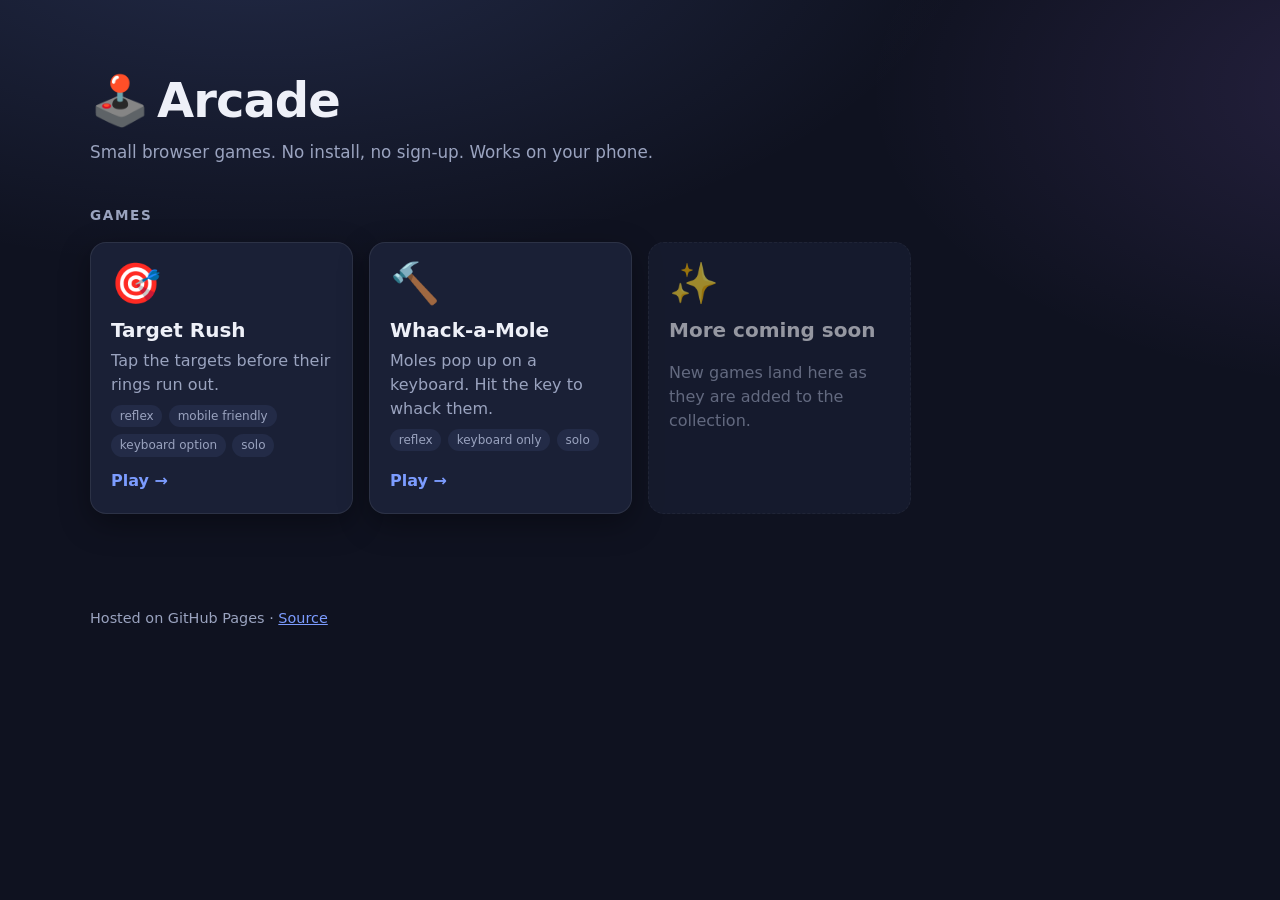
==== index.html @ da9e7138 "Add Arcade site with Target Rush and Whack-a-Mole Static GitHub Pages site: landing page listing gam" ====
<!doctype html>
<html lang="en">
<head>
  <meta charset="utf-8">
  <meta name="viewport" content="width=device-width, initial-scale=1, viewport-fit=cover">
  <meta name="theme-color" content="#0f1220">
  <meta name="description" content="A small collection of browser games. Pick one and play.">
  <title>Arcade</title>
  <link rel="icon" href="data:image/svg+xml,<svg xmlns='http://www.w3.org/2000/svg' viewBox='0 0 100 100'><text y='.9em' font-size='90'>🕹️</text></svg>">
  <link rel="stylesheet" href="assets/css/site.css">
</head>
<body>
  <header class="site-header">
    <div class="wrap">
      <a class="brand" href="./"><span aria-hidden="true">🕹️</span> Arcade</a>
      <p class="tagline">Small browser games. No install, no sign-up. Works on your phone.</p>
    </div>
  </header>

  <main class="wrap">
    <section aria-labelledby="games-heading">
      <h2 id="games-heading" class="section-title">Games</h2>
      <ul class="game-grid" id="game-grid">
        <noscript><li class="game-card"><div class="game-card-inner"><p>Enable JavaScript to see the games.</p></div></li></noscript>
      </ul>
    </section>
  </main>

  <footer class="site-footer">
    <div class="wrap">
      <p>Hosted on GitHub Pages · <a href="https://github.com/babeltimeus-fu-rayjo/Arcade">Source</a></p>
    </div>
  </footer>

  <script type="module">
    import { games } from './assets/js/games.js';

    const grid = document.getElementById('game-grid');

    function el(tag, className, text) {
      const node = document.createElement(tag);
      if (className) node.className = className;
      if (text !== undefined) node.textContent = text;
      return node;
    }

    for (const game of games) {
      const li = el('li', 'game-card');
      const link = el('a', 'game-card-link');
      link.href = game.path;
      link.setAttribute('aria-label', `Play ${game.title}`);

      link.append(el('div', 'game-card-icon', game.icon));
      const body = el('div', 'game-card-body');
      body.append(el('h3', null, game.title), el('p', null, game.tagline));
      if (game.tags?.length) {
        const tags = el('ul', 'tags');
        for (const tag of game.tags) tags.append(el('li', null, tag));
        body.append(tags);
      }
      link.append(body, el('span', 'game-card-cta', 'Play →'));
      li.append(link);
      grid.append(li);
    }

    // Placeholder so the page reads as a growing collection.
    const soon = el('li', 'game-card soon');
    const inner = el('div', 'game-card-inner');
    inner.append(el('div', 'game-card-icon', '✨'), el('h3', null, 'More coming soon'), el('p', null, 'New games land here as they are added to the collection.'));
    soon.append(inner);
    grid.append(soon);
  </script>
</body>
</html>
---- assets/css/site.css ----
/* ---- Shared theme for every page in the Arcade ---- */
:root {
  --bg: #0f1220;
  --bg-2: #141a2e;
  --surface: #1a2036;
  --surface-2: #232b47;
  --border: rgba(255, 255, 255, 0.08);
  --text: #eef0f8;
  --muted: #9aa3bf;
  --accent: #7c9cff;
  --accent-2: #b07cff;
  --good: #3ddc84;
  --bad: #ff5d73;
  --warn: #ffcc4d;
  --radius: 16px;
  --shadow: 0 10px 30px rgba(0, 0, 0, 0.35);
  --font: ui-rounded, "SF Pro Rounded", system-ui, -apple-system, "Segoe UI", Roboto, Inter, sans-serif;
  color-scheme: dark;
}

* { box-sizing: border-box; }
html { -webkit-text-size-adjust: 100%; }
body {
  margin: 0;
  min-height: 100vh;
  font-family: var(--font);
  color: var(--text);
  line-height: 1.5;
  background-color: var(--bg);
  background-image:
    radial-gradient(1200px 600px at 20% -10%, rgba(124, 156, 255, 0.18), transparent 60%),
    radial-gradient(900px 500px at 110% 10%, rgba(176, 124, 255, 0.14), transparent 60%);
  background-repeat: no-repeat;
}
[hidden] { display: none !important; }
a { color: var(--accent); }
.muted { color: var(--muted); }
.good { color: var(--good); }
.bad { color: var(--bad); }
.small { font-size: 0.85rem; }

.wrap { width: min(1100px, 100% - 2rem); margin-inline: auto; }

/* ---- Buttons ---- */
.btn {
  appearance: none;
  display: inline-flex;
  align-items: center;
  justify-content: center;
  gap: 0.5rem;
  padding: 0.7rem 1.2rem;
  border: 1px solid transparent;
  border-radius: 12px;
  font: inherit;
  font-weight: 700;
  color: var(--text);
  background: var(--surface-2);
  text-decoration: none;
  cursor: pointer;
  touch-action: manipulation;
  -webkit-tap-highlight-color: transparent;
  transition: transform 0.08s ease, filter 0.15s ease;
}
.btn:hover { filter: brightness(1.1); }
.btn:active { transform: translateY(1px); }
.btn:focus-visible { outline: 2px solid var(--accent); outline-offset: 2px; }
.btn-primary { background: linear-gradient(135deg, var(--accent), var(--accent-2)); color: #0b0e1a; }
.btn-ghost { background: transparent; border-color: var(--border); }
.btn-lg { padding: 1rem 2rem; font-size: 1.15rem; border-radius: 14px; }
.btn-sm { padding: 0.4rem 0.8rem; font-size: 0.9rem; }

/* ---- Landing page ---- */
.site-header { padding: clamp(2rem, 6vw, 4rem) 0 1rem; }
.brand {
  display: inline-flex;
  align-items: center;
  gap: 0.5rem;
  font-size: clamp(2rem, 6vw, 3rem);
  font-weight: 800;
  letter-spacing: -0.02em;
  color: var(--text);
  text-decoration: none;
}
.tagline { margin: 0.25rem 0 0; color: var(--muted); font-size: 1.05rem; }
.section-title {
  margin: 1.5rem 0 1rem;
  font-size: 0.85rem;
  font-weight: 700;
  letter-spacing: 0.12em;
  text-transform: uppercase;
  color: var(--muted);
}

.game-grid {
  list-style: none;
  padding: 0;
  margin: 0 0 3rem;
  display: grid;
  gap: 1rem;
  grid-template-columns: repeat(auto-fill, minmax(260px, 1fr));
}
.game-card {
  background: var(--surface);
  border: 1px solid var(--border);
  border-radius: var(--radius);
  box-shadow: var(--shadow);
  overflow: hidden;
  transition: transform 0.15s ease, border-color 0.15s ease;
}
.game-card:hover { transform: translateY(-2px); border-color: rgba(124, 156, 255, 0.4); }
.game-card-link,
.game-card-inner {
  display: flex;
  flex-direction: column;
  gap: 0.75rem;
  height: 100%;
  padding: 1.25rem;
  color: inherit;
  text-decoration: none;
}
.game-card-icon { font-size: 2.5rem; line-height: 1; }
.game-card h3 { margin: 0 0 0.25rem; font-size: 1.25rem; }
.game-card p { margin: 0; color: var(--muted); }
.tags { list-style: none; display: flex; flex-wrap: wrap; gap: 0.4rem; padding: 0; margin: 0.5rem 0 0; }
.tags li {
  padding: 0.15rem 0.55rem;
  border-radius: 999px;
  background: var(--surface-2);
  color: var(--muted);
  font-size: 0.75rem;
}
.game-card-cta { margin-top: auto; font-weight: 700; color: var(--accent); }
.game-card.soon { opacity: 0.6; border-style: dashed; box-shadow: none; }
.game-card.soon:hover { transform: none; border-color: var(--border); }
.site-footer { padding: 2rem 0 3rem; color: var(--muted); font-size: 0.9rem; }

/* ============================================================
   Game page chrome, shared by every game
   ============================================================ */
.game-page {
  height: 100vh;
  height: 100dvh;
  overflow: hidden;
}
.game-shell {
  height: 100%;
  display: flex;
  flex-direction: column;
  padding: env(safe-area-inset-top) env(safe-area-inset-right) env(safe-area-inset-bottom) env(safe-area-inset-left);
}
.screen {
  flex: 1;
  min-height: 0;
  display: flex;
  flex-direction: column;
}
.screen-menu,
.screen-results {
  position: relative;
  align-items: center;
  justify-content: center;
  padding: 1.5rem;
  overflow: auto;
}
.visually-hidden {
  position: absolute;
  width: 1px;
  height: 1px;
  overflow: hidden;
  clip: rect(0 0 0 0);
  white-space: nowrap;
}

/* ---- Menu & results ---- */
.back-link {
  position: absolute;
  top: 1rem;
  left: 1rem;
  color: var(--muted);
  font-weight: 600;
  text-decoration: none;
}
.back-link:hover { color: var(--text); }
.card {
  width: min(480px, 100%);
  padding: 2rem 1.5rem;
  text-align: center;
  background: var(--surface);
  border: 1px solid var(--border);
  border-radius: 24px;
  box-shadow: var(--shadow);
}
.game-icon { font-size: 4rem; line-height: 1; }
.game-page h1 { margin: 0.5rem 0 0.25rem; font-size: 2.25rem; letter-spacing: -0.02em; }
.lede { margin: 0 0 1rem; color: var(--muted); }
.config-summary { margin: 0 0 1.5rem; font-size: 0.9rem; color: var(--muted); min-height: 1.4em; }
.menu-actions { display: flex; flex-wrap: wrap; gap: 0.75rem; justify-content: center; }
.menu-note { margin: 1rem 0 0; font-size: 0.85rem; color: var(--muted); }

.results-kicker {
  margin: 0 0 0.5rem;
  font-size: 0.85rem;
  font-weight: 700;
  letter-spacing: 0.12em;
  text-transform: uppercase;
  color: var(--accent);
}
.accuracy {
  font-size: 4.5rem;
  font-weight: 900;
  line-height: 1;
  letter-spacing: -0.03em;
  font-variant-numeric: tabular-nums;
}
.accuracy small { font-size: 2rem; color: var(--muted); }
.accuracy-label {
  display: block;
  margin-top: 0.5rem;
  font-size: 0.85rem;
  font-weight: 600;
  letter-spacing: 0.12em;
  text-transform: uppercase;
  color: var(--muted);
}
.results-grid {
  display: grid;
  grid-template-columns: repeat(3, 1fr);
  gap: 0.75rem;
  margin: 1.5rem 0;
}
.results-grid div { padding: 0.6rem 0.4rem; background: var(--surface-2); border-radius: 12px; }
.results-grid dt {
  font-size: 0.7rem;
  font-weight: 600;
  letter-spacing: 0.1em;
  text-transform: uppercase;
  color: var(--muted);
}
.results-grid dd { margin: 0; font-size: 1.3rem; font-weight: 800; font-variant-numeric: tabular-nums; }

/* ---- HUD ---- */
.hud {
  display: flex;
  align-items: center;
  gap: 0.75rem 1rem;
  padding: 0.6rem 0.9rem;
}
.hud-time {
  min-width: 4.5ch;
  font-size: 1.6rem;
  font-weight: 800;
  font-variant-numeric: tabular-nums;
}
.hud-time.urgent { color: var(--warn); }
.hud-stats {
  flex: 1;
  display: flex;
  flex-wrap: wrap;
  gap: 0.25rem 0.9rem;
  font-size: 1rem;
  font-weight: 600;
  font-variant-numeric: tabular-nums;
}
.hud-stat b { font-size: 1.15rem; }

/* ---- Overlays ---- */
.overlay {
  position: absolute;
  inset: 0;
  display: flex;
  align-items: center;
  justify-content: center;
}
.countdown {
  flex-direction: column;
  gap: 0.5rem;
  pointer-events: none;
  font-size: clamp(4rem, 22vmin, 9rem);
  font-weight: 900;
  color: #fff;
  text-shadow: 0 6px 30px rgba(0, 0, 0, 0.5);
}
.countdown-hint {
  font-size: 1rem;
  font-weight: 600;
  color: var(--muted);
  text-shadow: none;
}
.countdown.go .countdown-value { animation: go-out 0.5s ease-out forwards; }
@keyframes go-out {
  to { transform: scale(1.5); opacity: 0; }
}
.paused {
  background: rgba(10, 12, 24, 0.7);
  backdrop-filter: blur(4px);
  -webkit-backdrop-filter: blur(4px);
  cursor: pointer;
  text-align: center;
}
.paused div { display: flex; flex-direction: column; gap: 0.25rem; }
.paused strong { font-size: 2rem; }
.paused span { color: var(--muted); }

/* ---- Settings dialog (rendered by shared/ui/settings-dialog.js) ---- */
dialog {
  width: min(460px, calc(100vw - 2rem));
  max-height: calc(100vh - 2rem);
  max-height: calc(100dvh - 2rem);
  padding: 0;
  overflow: auto;
  border: 1px solid var(--border);
  border-radius: 20px;
  background: var(--surface);
  color: var(--text);
  box-shadow: var(--shadow);
}
dialog::backdrop {
  background: rgba(5, 7, 15, 0.7);
  backdrop-filter: blur(3px);
  -webkit-backdrop-filter: blur(3px);
}
.dialog-body { padding: 1.5rem; }
.dialog-body h2 { margin: 0 0 1.25rem; font-size: 1.5rem; }
.group {
  margin: 0 0 1rem;
  padding: 0.9rem 1rem 0.35rem;
  border: 1px solid var(--border);
  border-radius: 14px;
}
.group-title {
  margin: 0 0 0.75rem;
  font-size: 0.75rem;
  font-weight: 700;
  letter-spacing: 0.1em;
  text-transform: uppercase;
  color: var(--muted);
}
.group-lede { margin: -0.4rem 0 0.5rem; }
.field { display: grid; gap: 0.35rem; margin-bottom: 0.9rem; }
.field-label { font-size: 0.9rem; font-weight: 600; }
.field-label output { float: right; font-weight: 500; color: var(--muted); }
.field-row { display: flex; align-items: center; gap: 0.5rem; }
.unit { color: var(--muted); font-size: 0.9rem; white-space: nowrap; }
input[type="number"],
input[type="text"] {
  width: 100%;
  min-width: 0;
  padding: 0.55rem 0.7rem;
  font: inherit;
  color: var(--text);
  background: var(--bg);
  border: 1px solid var(--border);
  border-radius: 10px;
}
input[type="number"]:focus-visible,
input[type="text"]:focus-visible { outline: 2px solid var(--accent); outline-offset: 1px; }
input[type="range"] { width: 100%; accent-color: var(--accent); }
.check {
  display: flex;
  align-items: flex-start;
  gap: 0.6rem;
  padding: 0.4rem 0;
  cursor: pointer;
}
.check input { flex: none; margin-top: 0.3rem; width: 1.1rem; height: 1.1rem; accent-color: var(--accent); }
.check strong { display: block; }
.check small { color: var(--muted); }
.group-toggle { padding-top: 0; }
.nested {
  margin: 0.15rem 0 0.6rem 0.55rem;
  padding: 0.35rem 0 0.1rem 1rem;
  border-left: 2px solid var(--border);
  transition: opacity 0.15s ease;
}
.nested.is-off { opacity: 0.45; }
.nested .field:last-child { margin-bottom: 0.5rem; }
.hint { margin: 0 0 0.5rem; font-size: 0.85rem; color: var(--muted); min-height: 1.2em; }
.module + .module { border-top: 1px solid var(--border); }
.opt {
  display: flex;
  align-items: center;
  gap: 0.5rem;
  padding: 0.3rem 0;
  font-size: 0.9rem;
  cursor: pointer;
}
.opt .opt-label { flex: 1; }
.opt input[type="number"] { width: 5.5rem; padding: 0.4rem 0.5rem; }
.opt-check input { width: 1rem; height: 1rem; accent-color: var(--accent); }
.opt-range,
.opt-text { display: grid; gap: 0.3rem; align-items: stretch; }
.opt-range .opt-label,
.opt-text .opt-label { flex: none; }
.opt-range-row { display: flex; align-items: center; gap: 0.5rem; }
.opt-range-row input[type="number"] { flex: 1; width: auto; min-width: 0; }
.opt-text input[type="text"] { padding: 0.5rem 0.7rem; }
menu { display: flex; justify-content: flex-end; gap: 0.5rem; margin: 0.25rem 0 0; padding: 0; }

@media (max-width: 420px) {
  .hud { padding: 0.5rem 0.6rem; }
  .hud-time { font-size: 1.35rem; }
  .hud-stats { font-size: 0.9rem; gap: 0.25rem 0.6rem; }
  .card { padding: 1.5rem 1rem; }
  .accuracy { font-size: 3.75rem; }
  .dialog-body { padding: 1.25rem 1rem; }
  .group { padding: 0.8rem 0.8rem 0.3rem; }
  menu { flex-wrap: wrap; }
  menu .btn { flex: 1; }
}

/* ---- End-of-round titles ---- */
.titles-heading {
  margin: 1.25rem 0 0.5rem;
  font-size: 0.75rem;
  font-weight: 700;
  letter-spacing: 0.12em;
  text-transform: uppercase;
  color: var(--muted);
}
.titles {
  display: grid;
  grid-template-columns: repeat(auto-fit, minmax(130px, 1fr));
  gap: 0.6rem;
}
.title-card {
  display: flex;
  flex-direction: column;
  align-items: center;
  gap: 0.25rem;
  padding: 0.8rem 0.5rem 0.7rem;
  border-radius: 14px;
  border: 1px solid rgba(124, 156, 255, 0.28);
  background: linear-gradient(160deg, rgba(124, 156, 255, 0.18), rgba(176, 124, 255, 0.1));
  animation: title-pop 0.45s cubic-bezier(0.2, 0.9, 0.3, 1.3) both;
  animation-delay: calc(var(--i, 0) * 0.12s);
}
.title-silly {
  border-color: rgba(255, 204, 77, 0.35);
  background: linear-gradient(160deg, rgba(255, 204, 77, 0.16), rgba(255, 93, 115, 0.1));
}
.title-emoji { font-size: 2rem; line-height: 1; }
.title-name { font-size: 0.95rem; line-height: 1.2; }
.title-blurb { color: var(--muted); font-size: 0.75rem; line-height: 1.3; }
@keyframes title-pop {
  from { transform: scale(0.6); opacity: 0; }
  to { transform: scale(1); opacity: 1; }
}
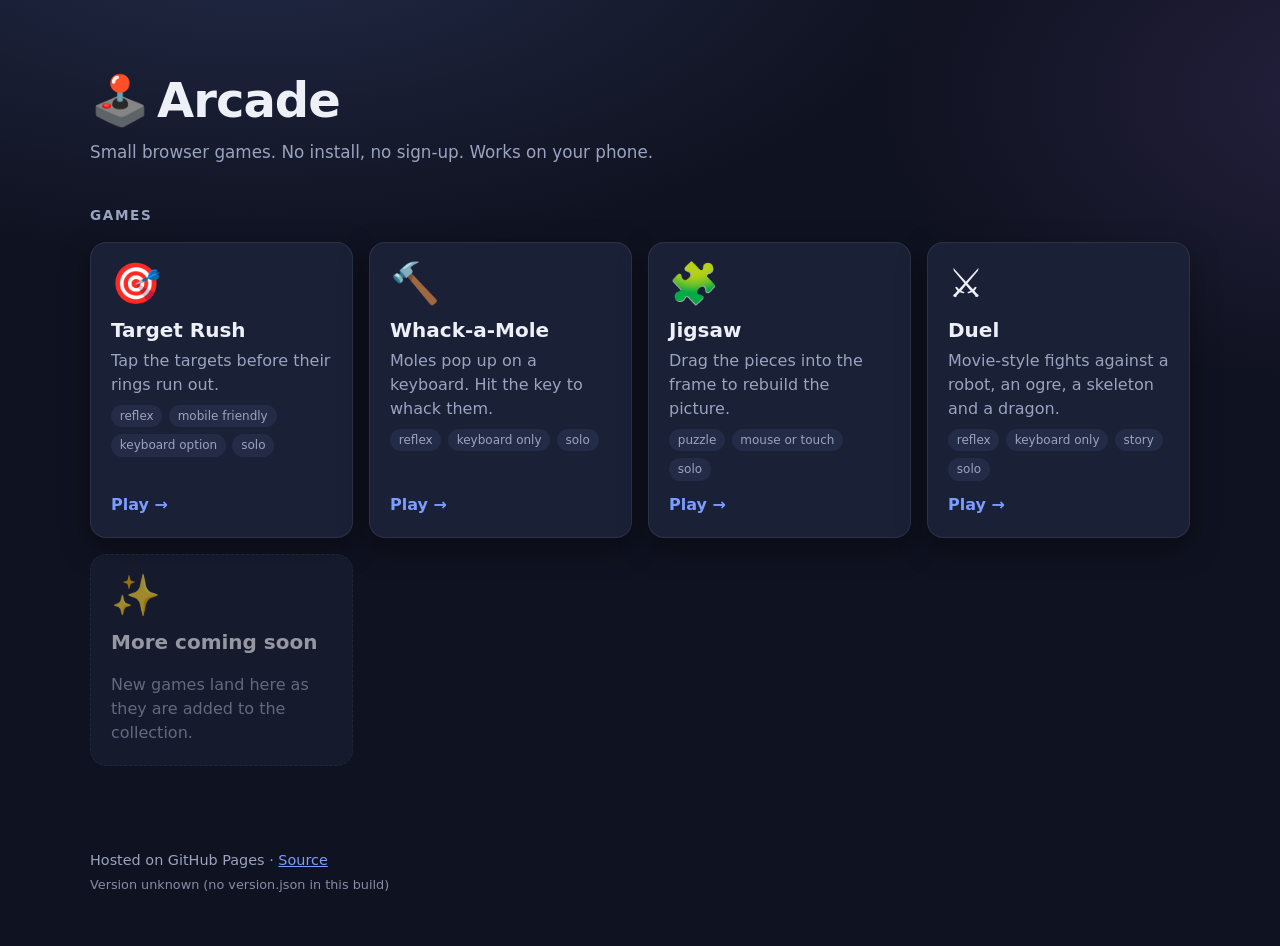
==== commit 18c1ec20: "Add Duel, Jigsaw, scratcher lab and version stamping - Duel: branching QTE fight game with four foes" ====
--- a/index.html
+++ b/index.html
@@ -29,6 +29,7 @@
   <footer class="site-footer">
     <div class="wrap">
       <p>Hosted on GitHub Pages · <a href="https://github.com/babeltimeus-fu-rayjo/Arcade">Source</a></p>
+      <p class="version" id="version">Version …</p>
     </div>
   </footer>
 
@@ -63,6 +64,37 @@
       grid.append(li);
     }
 
+    // Which build is this? version.json is stamped at deploy time (and served live by the dev server).
+    (async () => {
+      const node = document.getElementById('version');
+      try {
+        const res = await fetch('version.json', { cache: 'no-store' });
+        if (!res.ok) throw new Error(String(res.status));
+        const v = await res.json();
+        const when = new Date(v.builtAt);
+        const stamp = Number.isNaN(when.getTime()) ? v.builtAt : when.toLocaleString(undefined, { dateStyle: 'medium', timeStyle: 'long' });
+        node.replaceChildren('Version ');
+        if (v.commit) {
+          const link = el('a', null, v.short || v.commit.slice(0, 7));
+          link.href = `https://github.com/${v.repo}/commit/${v.commit}`;
+          link.title = v.message || '';
+          node.append(link);
+        } else {
+          node.append('unknown commit');
+        }
+        node.append(` · ${v.source === 'github-actions' ? 'deployed' : 'local build'} ${stamp}`);
+        if (v.branch && v.branch !== 'main' && v.branch !== 'HEAD') node.append(` · ${v.branch}`);
+        if (v.dirty) node.append(' · uncommitted changes');
+        if (v.commit) {
+          const time = el('time', null, '');
+          time.dateTime = v.builtAt;
+          node.append(time);
+        }
+      } catch {
+        node.textContent = 'Version unknown (no version.json in this build)';
+      }
+    })();
+
     // Placeholder so the page reads as a growing collection.
     const soon = el('li', 'game-card soon');
     const inner = el('div', 'game-card-inner');
--- a/assets/css/site.css
+++ b/assets/css/site.css
@@ -133,6 +133,8 @@
 .game-card.soon { opacity: 0.6; border-style: dashed; box-shadow: none; }
 .game-card.soon:hover { transform: none; border-color: var(--border); }
 .site-footer { padding: 2rem 0 3rem; color: var(--muted); font-size: 0.9rem; }
+.site-footer p { margin: 0.25rem 0; }
+.site-footer .version { font-size: 0.8rem; font-variant-numeric: tabular-nums; opacity: 0.85; }
 
 /* ============================================================
    Game page chrome, shared by every game
